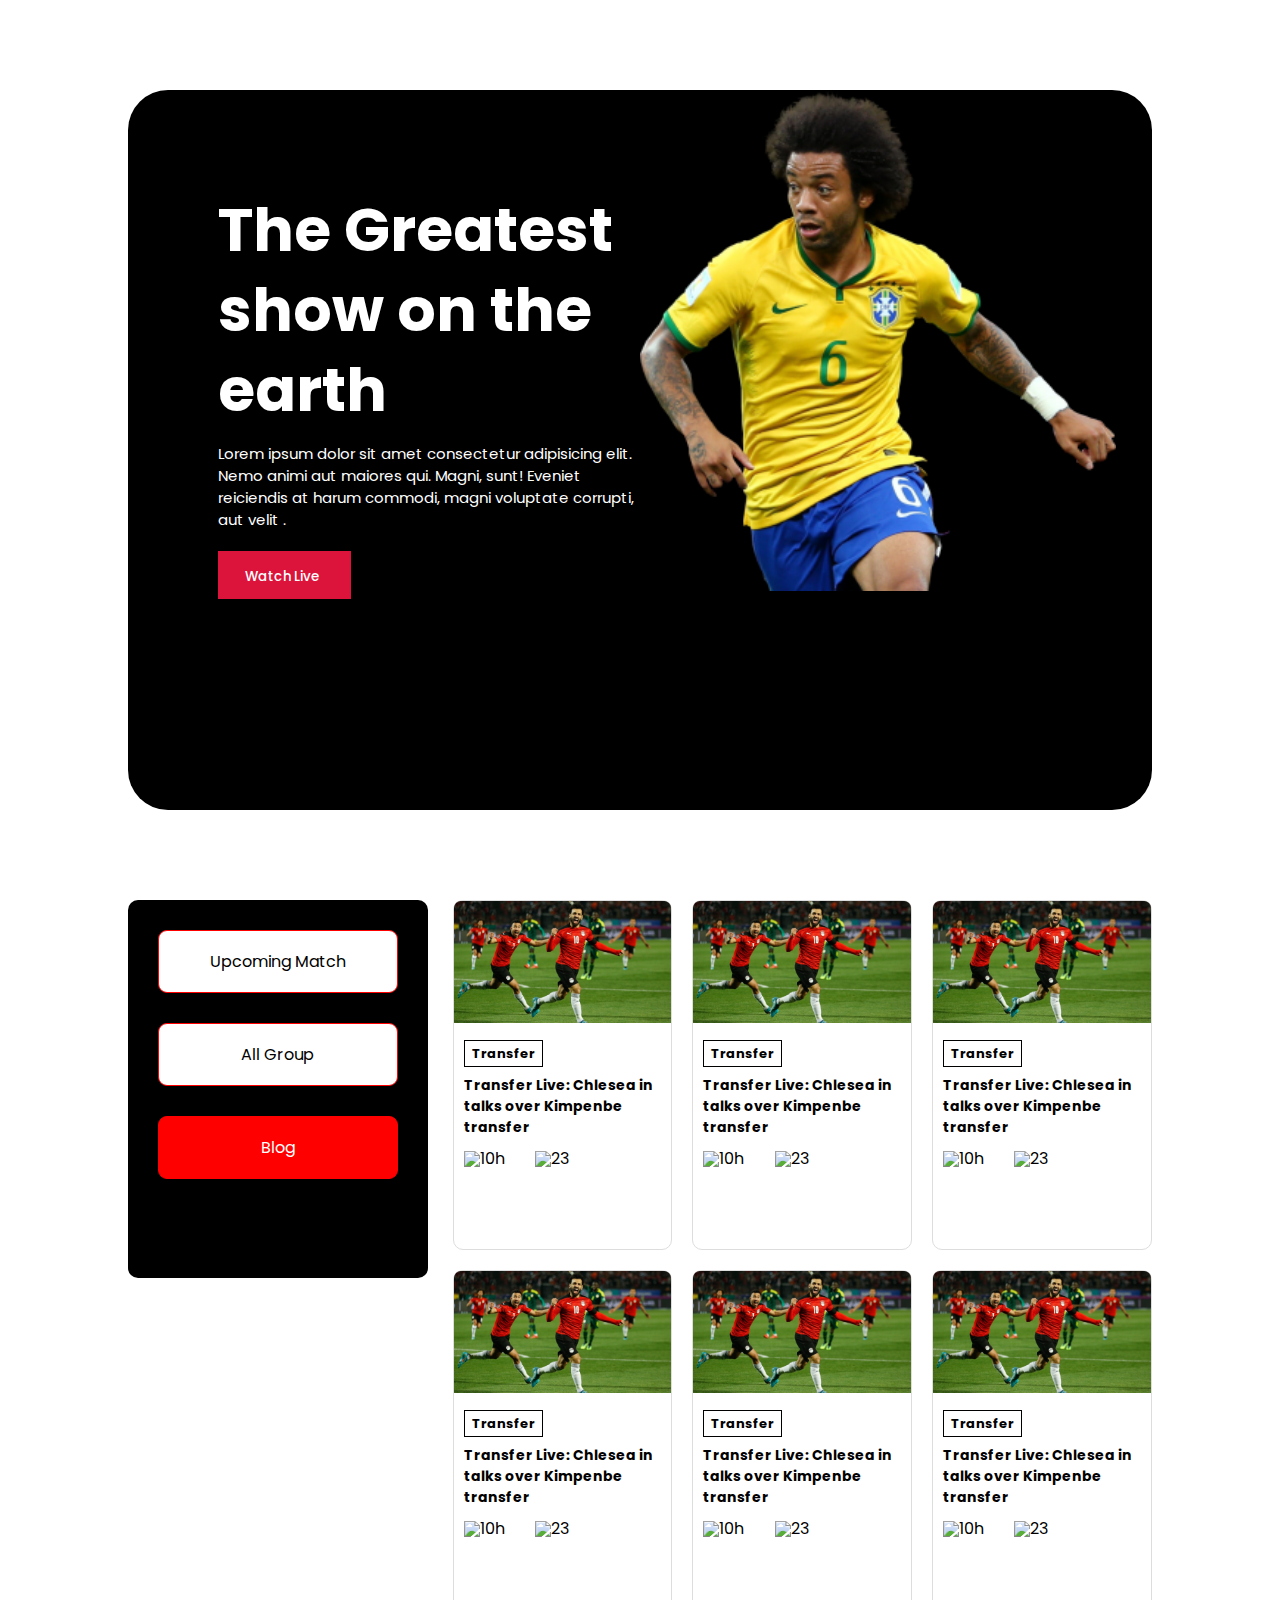
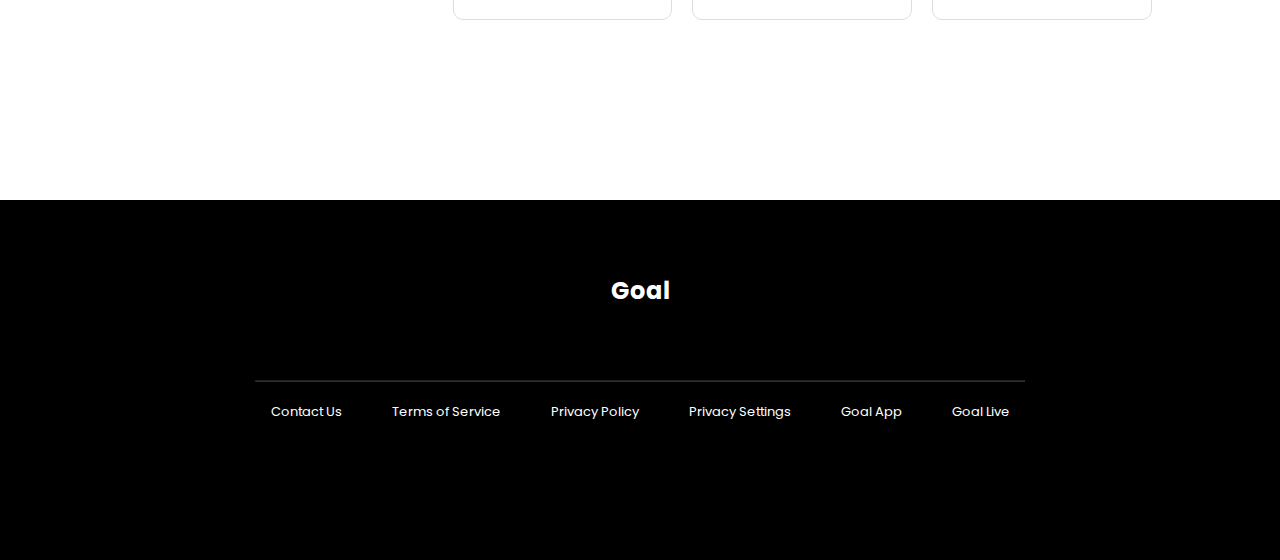
==== index.html @ 3b4238b5 "almost" ====
<!DOCTYPE html>
<html lang="en">
  <head>
    <meta charset="UTF-8" />
    <meta http-equiv="X-UA-Compatible" content="IE=edge" />
    <meta name="viewport" content="width=device-width, initial-scale=1.0" />
    <title>Qater-WorldCup</title>
    <script src="https://kit.fontawesome.com/7909fd8855.js" crossorigin="anonymous"></script>
    <link rel="stylesheet" href="style.css" />
  </head>
  <body>
    <!-- header section -->
    <header>
      <div class="container">
        <div class="header_info">
          <h1><span>The Greatest</span><span> show on the </span> <span>earth</span></h1>
          <!-- <p>
            Contrary to popular belief, is not simply random text.
          </p> -->
          <p class="mobile">Lorem ipsum dolor sit amet consectetur adipisicing elit. Nemo animi aut maiores qui. Magni, sunt! Eveniet reiciendis at harum commodi, magni voluptate corrupti, aut velit .</p>
          <button class="btn">Watch Live <i class="fa-regular fa-greater-than icon"></i></button>
        </div>

        <div class="header_image">
            <img src="images/Banner Image.png" alt="">
        </div>
      </div>
    </header>
    <!-- end header section -->

<section id="blog_section">
    <div class="blog_container">
        <aside class="upcomming_match">
            <a target="_blank" href="upcoming.html">Upcoming Match</a>
            <a href="#">All Group</a>
            <a id="active" href="#">Blog</a>
        </aside>
        <div class="match_wrapper">
            <article class="single_match">
                <div class="match_img">
                    <img src="images/Blog Image.png" alt="">
                </div>
                <div class="match_info">
                    <h4>Transfer</h4>
                    <h2>Transfer Live: Chlesea in talks over Kimpenbe transfer</h2>
                  <div class="match_time">
                       <div class="match_time_1">
                        <img class="mt" src="https://img.icons8.com/material-outlined/18/000000/clock--v1.png"/> <p>10h</p>
                       </div>
                        <div class="match_time_2">
                            <img class="mt" src="https://img.icons8.com/windows/18/000000/edit-message.png"/> <p>23</p>
                        </div>
                    </div>
                </div>
            </article>
            <article class="single_match">
                <div class="match_img">
                    <img src="images/Blog Image.png" alt="">
                </div>
                <div class="match_info">
                    <h4>Transfer</h4>
                    <h2>Transfer Live: Chlesea in talks over Kimpenbe transfer</h2>
                    <div class="match_time">
                        <div class="match_time_1">
                         <img class="mt" src="https://img.icons8.com/material-outlined/18/000000/clock--v1.png"/> <p>10h</p>
                        </div>
                         <div class="match_time_2">
                             <img class="mt" src="https://img.icons8.com/windows/18/000000/edit-message.png"/> <p>23</p>
                         </div>
                     </div>
                </div>
            </article>
            <article class="single_match">
                <div class="match_img">
                    <img src="images/Blog Image.png" alt="">
                </div>
                <div class="match_info">
                    <h4>Transfer</h4>
                    <h2>Transfer Live: Chlesea in talks over Kimpenbe transfer</h2>
                    <div class="match_time">
                        <div class="match_time_1">
                         <img class="mt" src="https://img.icons8.com/material-outlined/18/000000/clock--v1.png"/> <p>10h</p>
                        </div>
                         <div class="match_time_2">
                             <img class="mt" src="https://img.icons8.com/windows/18/000000/edit-message.png"/> <p>23</p>
                         </div>
                     </div>
                </div>
            </article>
            <article class="single_match">
                <div class="match_img">
                    <img src="images/Blog Image.png" alt="">
                </div>
                <div class="match_info">
                    <h4>Transfer</h4>
                    <h2>Transfer Live: Chlesea in talks over Kimpenbe transfer</h2>
                    <div class="match_time">
                        <div class="match_time_1">
                         <img class="mt" src="https://img.icons8.com/material-outlined/18/000000/clock--v1.png"/> <p>10h</p>
                        </div>
                         <div class="match_time_2">
                             <img class="mt" src="https://img.icons8.com/windows/18/000000/edit-message.png"/> <p>23</p>
                         </div>
                     </div>
                </div>
            </article>
            <article class="single_match">
                <div class="match_img">
                    <img src="images/Blog Image.png" alt="">
                </div>
                <div class="match_info">
                    <h4>Transfer</h4>
                    <h2>Transfer Live: Chlesea in talks over Kimpenbe transfer</h2>
                    <div class="match_time">
                        <div class="match_time_1">
                         <img class="mt" src="https://img.icons8.com/material-outlined/18/000000/clock--v1.png"/> <p>10h</p>
                        </div>
                         <div class="match_time_2">
                             <img class="mt" src="https://img.icons8.com/windows/18/000000/edit-message.png"/> <p>23</p>
                         </div>
                     </div>
                </div>
            </article>
            <article class="single_match">
                <div class="match_img">
                    <img src="images/Blog Image.png" alt="">
                </div>
                <div class="match_info">
                    <h4>Transfer</h4>
                    <h2>Transfer Live: Chlesea in talks over Kimpenbe transfer</h2>
                    <div class="match_time">
                       <div class="match_time_1">
                        <img class="mt" src="https://img.icons8.com/material-outlined/18/000000/clock--v1.png"/><p>10h</p>
                       </div>
                        <div class="match_time_2">
                            <img class="mt" src="https://img.icons8.com/windows/18/000000/edit-message.png"/><p>23</p>
                        </div>
                    </div>
                </div>
            </article>
        </div>
    </div>
</section>
<!-- end blog section -->

<!-- footer -->
<footer id="footer">
    <div class="footer_title">
        <h2>Goal</h2>
      
    </div>
    <hr>
    <div class="footer_dec">
        <div class="footer_info">
            <a href="#">Contact Us</a>
            <a href="#">Terms of Service</a>
            <a href="#">Privacy Policy</a>
            <a href="#">Privacy Settings</a>
            <a href="#">Goal App</a>
            <a href="#">Goal Live</a>
        </div>
        <div class="social_icon">
            <i class="fa-brands fa-facebook-square"></i>
            <i class="fa-brands fa-twitter"></i>
            <i class="fa-brands fa-instagram-square"></i>
        </div>
    </div>
</footer>
<!-- footer end -->
  </body>
</html>
---- style.css ----
@import url('https://fonts.googleapis.com/css2?family=Poppins:ital,wght@0,300;0,400;0,500;0,600;1,100;1,200;1,300;1,400;1,500;1,600&family=Roboto:wght@100;400;500;700&family=Satisfy&family=Ubuntu:ital,wght@0,300;0,400;0,500;1,500&display=swap');

*{
    margin: 0px;
    padding: 0px;
    font-family: 'Poppins', sans-serif;
}
/* Global Utilities */
hr {
    width: 60%;
    margin: auto;
    opacity: 0.2;
}


/* header start-------- */
header{
    display: flex;
    justify-content: center;
}

.container{
    display: flex;
    width: 80vw;
    height: 80vh;
    background-color: black;
    margin-top: 10vh;
    border-radius: 40px;
}
.header_info{
    width: 50%;
}
.header_info h1{
    font-size: 60px;
    margin-left: 90px;
    line-height: 80px;
    color: white;
    margin-top: 100px;
}
.header_info p {
    margin-left: 90px;
    margin-top: 13px;
    line-height: 22px;
    font-size: 15px;
    color: white;
}
button.btn {
    margin-left: 90px;
    margin-top: 20px;
    padding: 11px 27px;
    background-color: crimson;
    border: none;
    cursor: pointer;
    color: white;
    font-weight: 500;
}
/* img header part------ */
.header_image{
    width: 50%;
}
.header_image img {
    width: 93%;
}
.icon{
    font-size: 17px;
    margin-left: 5px;
}
/* header end----------- */

/* blog section */
#blog_section{
    display: flex;
    justify-content: center;
}
.blog_container{
    display: flex;
    width: 80vw;
    height: 80vh;
    margin-top: 10vh;

}
/* aside */
.upcomming_match{
    background-color: black;
    width: 30%;
    height: 42vh;
    border-radius: 10px;
}
aside.upcomming_match a {
    text-decoration: none;
    display: block;
    padding: 18px;
    color: black;
    border: 1px solid red;
    margin: 30px;
    border-radius: 9px;
    background-color: white;
    text-align: center;
}
#active{
    background-color: red;
    color: white;
}

/* aside end */

/* article-- */
article.single_match {
    border: 1px solid #ddd;
    border-radius: 10px;
}
.match_wrapper{
    width: 70%;
    display: grid;
    grid-template-columns: repeat(3, 1fr);
    grid-row-gap: 20px;
  grid-column-gap: 20px;
    margin-left: 25px;
}
.match_img img {
    width: 100%;
    margin-bottom: 10px;
}
.match_info {
    border-top: none;
    padding: 0px 10px 10px 10px;
}
.match_info h2 {
    font-size: 14px;
    margin-top: 10px;
    margin-bottom: 8px;
}
.match_info h4 {
    font-size: 13px;
    padding: 3px 7px;
    border: 1px solid;
    display: inline;
}
.match_time {
    display: flex;
    width: 72%;
    justify-content: space-between;
}
.match_time_1 {
    width: 50%;
    display: flex;
    align-items: center;
}
.match_time_2 {
    width: 50%;
    display: flex;
    align-items: center;
}
/* article--end -----------------*/

/* footer */
#footer{
    margin-top: 20vh;
    height: 40vh;
    background-color: black;
}

.footer_title {
    height: 50%;
    display: flex;
    justify-content: center;
    align-items: center;
}
.footer_title h2{
    color: white;
}
.footer_info{
    display: flex;
    justify-content: center;
    align-items: center;
    margin-top: 20px;
}
.footer_info a {
    text-decoration: none;
    color: white;
    font-size: 13px;
    padding: 0px 25px;
}
.social_icon {
    display: flex;
    justify-content: center;
    align-items: center;
}
.social_icon i {
    color: white;
    padding: 18px 8px;
}




/* Media Quaries------------------------- */

/* small device---- */
/* @media screen and (max-width: 520px) {
    .header_info h1{
        font-size: 12px;
    }
    .container{
        background-color: aquamarine;
    }
    
} */

@media screen and (max-width:520px) {
    .container{
        
        flex-direction: column;
        overflow: hidden;
        height: 100vh;
    }
    .header_info{
        width: 100%;
        height: 50%;
        display: flex;
        flex-direction: column;
        justify-content: center;
        align-items: center;
    }
    .header_info h1 {
        font-size: 50px;
        line-height: 40px;
        margin: 0px;
        margin-top: 20px;

        width: 62%;
        text-align: center;
    }
   
    .header_info p{
        font-size: 27px;
        width: 73%;
        margin-top: 23px;
        line-height: 30px;
    }
    button.btn{
        width: 62%;
        margin-left: 0px;
    }
    .header_image{
        width: 100%;
        display: flex;
        justify-content: center;
    }
    .header_image img{
        width: 100%;
    }
    .blog_container{
        flex-direction: column;
    }
    .upcomming_match{
        background-color: white;
    }
    .upcomming_match a{
        width: 255%;
        margin:0px !important;
        margin-bottom: 30px !important;
    }
    .match_wrapper{
        display: grid;
        grid-template-columns: repeat(1, 1fr);
        justify-content: center;
    }
    footer#footer {
        margin-top: 1530px;
        height: 46vh;
    }
    .footer_title{
        height: 12vh;
    }
    .footer_info{
        flex-direction: column;
        margin-bottom: 10px;
       
    }
    .footer_info a{
        padding: 2px 0px;
    }
    /*  */
   
    .header_info .mobile{
        display: none;
    } 
}

/* small device---- */
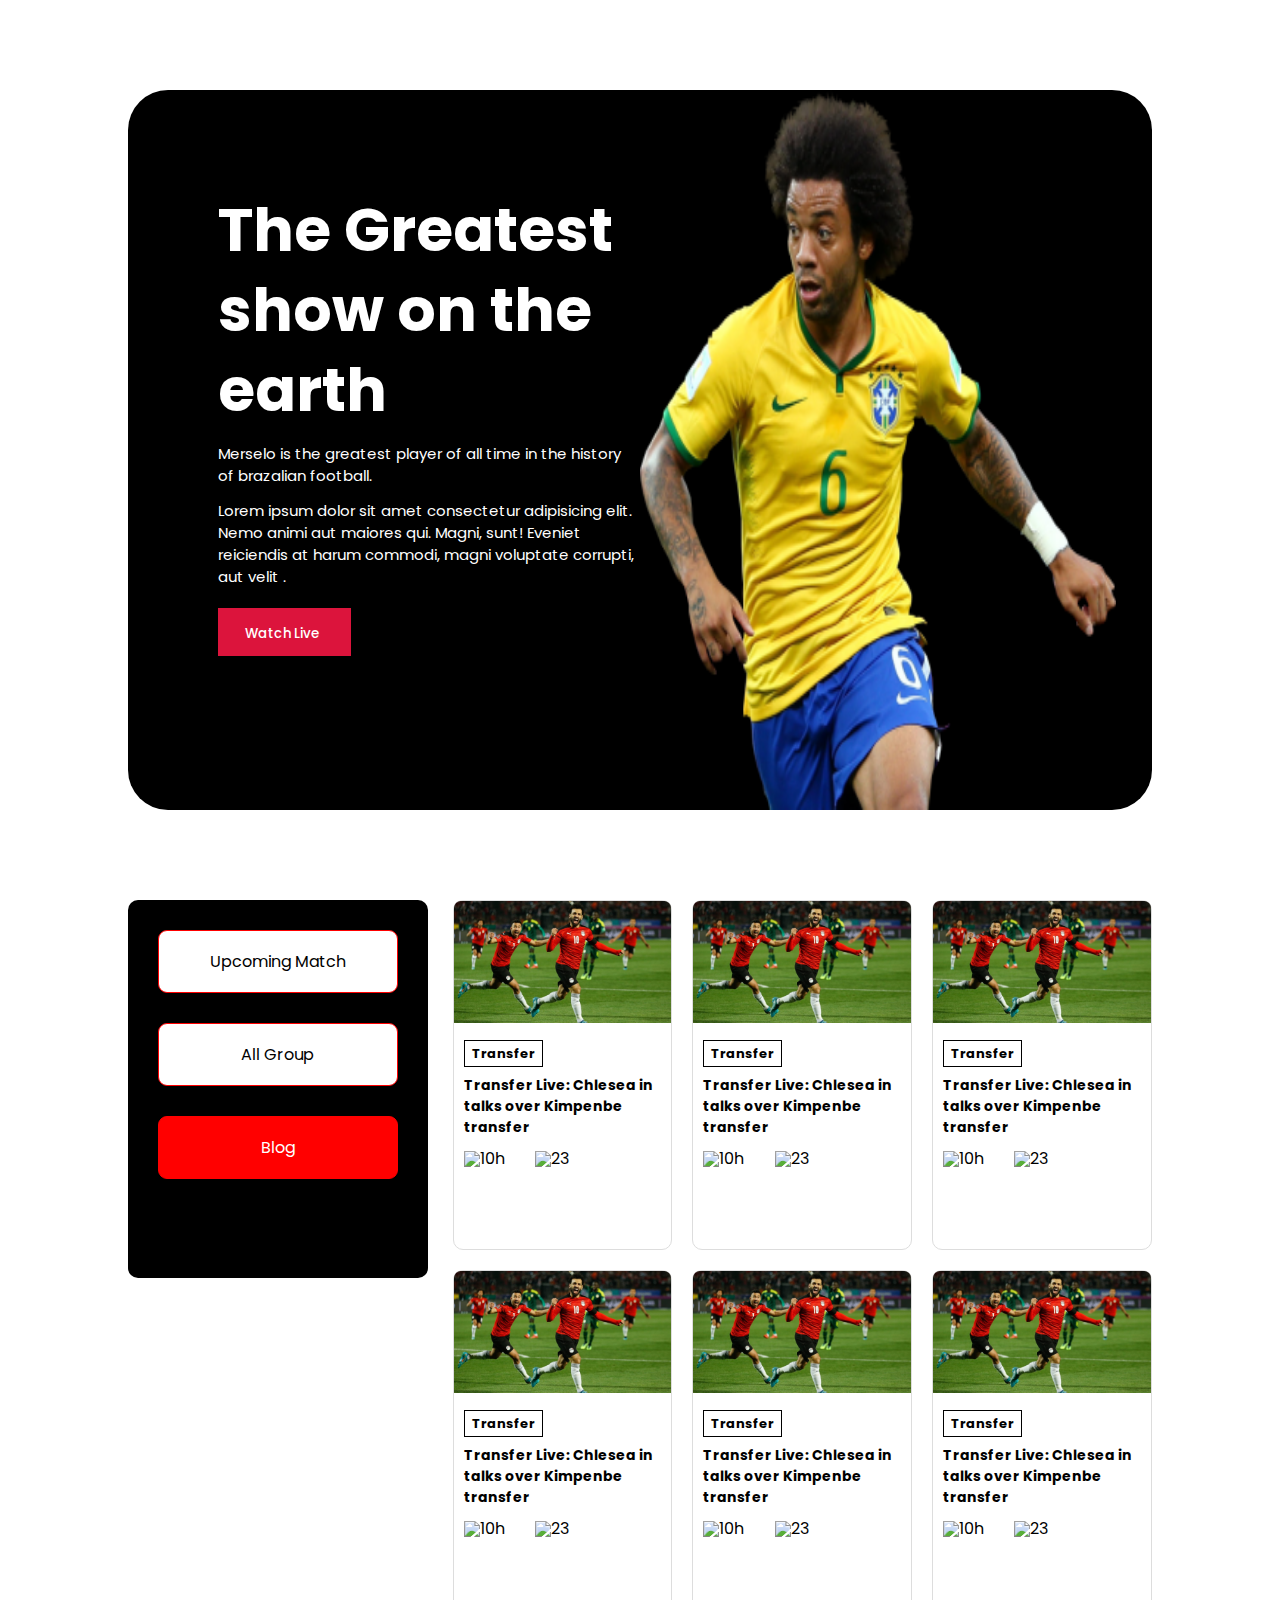
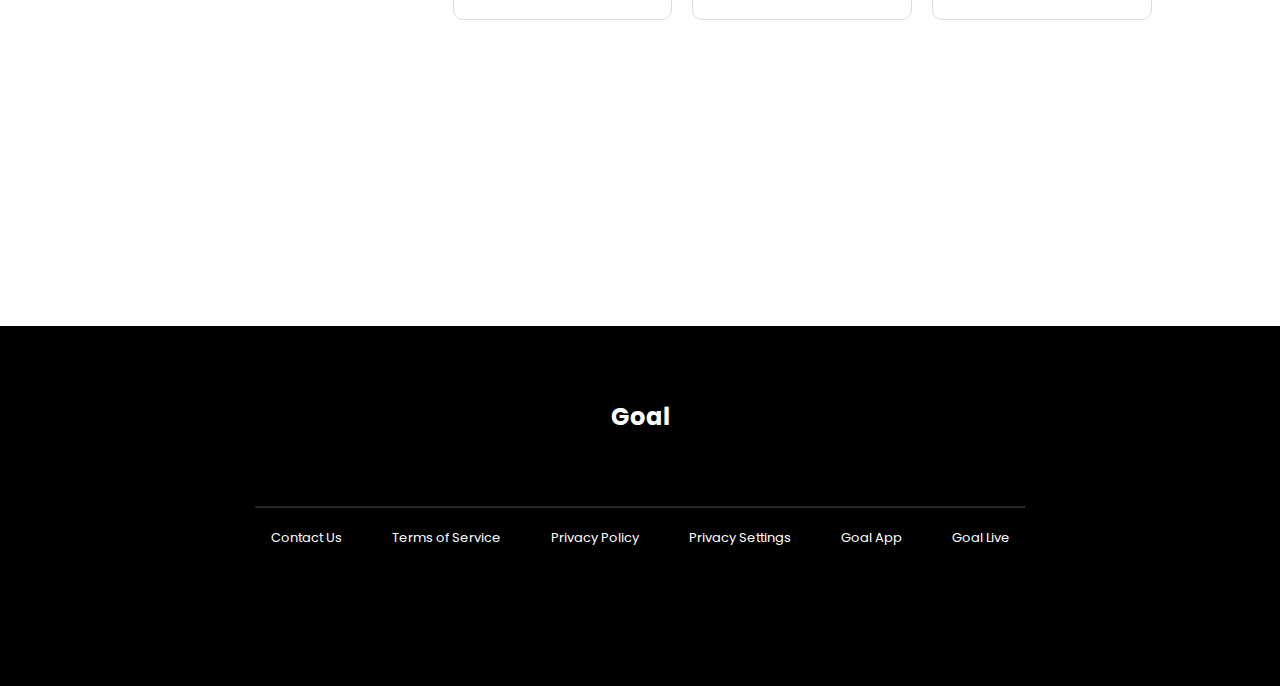
==== commit 35a194dc: "Responsive done" ====
--- a/index.html
+++ b/index.html
@@ -14,9 +14,7 @@
       <div class="container">
         <div class="header_info">
           <h1><span>The Greatest</span><span> show on the </span> <span>earth</span></h1>
-          <!-- <p>
-            Contrary to popular belief, is not simply random text.
-          </p> -->
+          <p>Merselo is the greatest player of all time in the history of brazalian football.</p>
           <p class="mobile">Lorem ipsum dolor sit amet consectetur adipisicing elit. Nemo animi aut maiores qui. Magni, sunt! Eveniet reiciendis at harum commodi, magni voluptate corrupti, aut velit .</p>
           <button class="btn">Watch Live <i class="fa-regular fa-greater-than icon"></i></button>
         </div>
@@ -35,6 +33,7 @@
             <a href="#">All Group</a>
             <a id="active" href="#">Blog</a>
         </aside>
+      
         <div class="match_wrapper">
             <article class="single_match">
                 <div class="match_img">
@@ -138,8 +137,12 @@
                     </div>
                 </div>
             </article>
+            <div class="button_special">
+                <button class="btn1">View All</button>
+            </div>
         </div>
-    </div>
+        </div>
+      
 </section>
 <!-- end blog section -->
 
--- a/style.css
+++ b/style.css
@@ -43,6 +43,13 @@
     line-height: 22px;
     font-size: 15px;
     color: white;
+}
+.button_special {
+    width: 201%;
+    display: flex;
+    justify-content: center;
+    align-items: center;
+    display: none;
 }
 button.btn {
     margin-left: 90px;
@@ -57,6 +64,7 @@
 /* img header part------ */
 .header_image{
     width: 50%;
+    display: flex;
 }
 .header_image img {
     width: 93%;
@@ -97,6 +105,15 @@
     background-color: white;
     text-align: center;
 }
+button.btn1 {
+    background-color: crimson;
+    border: none;
+    color: white;
+    width: 90px;
+    padding: 10px;
+    margin: auto;
+  
+}
 #active{
     background-color: red;
     color: white;
@@ -104,7 +121,7 @@
 
 /* aside end */
 
-/* article-- */
+/* article-- end */
 article.single_match {
     border: 1px solid #ddd;
     border-radius: 10px;
@@ -114,8 +131,9 @@
     display: grid;
     grid-template-columns: repeat(3, 1fr);
     grid-row-gap: 20px;
-  grid-column-gap: 20px;
+    grid-column-gap: 20px;
     margin-left: 25px;
+    position: relative;
 }
 .match_img img {
     width: 100%;
@@ -155,7 +173,7 @@
 
 /* footer */
 #footer{
-    margin-top: 20vh;
+    margin-top: 34vh;
     height: 40vh;
     background-color: black;
 }
@@ -207,12 +225,12 @@
     
 } */
 
-@media screen and (max-width:520px) {
+@media screen and (max-width:600px) {
     .container{
         
         flex-direction: column;
         overflow: hidden;
-        height: 100vh;
+        height: 120vh;
     }
     .header_info{
         width: 100%;
@@ -231,12 +249,14 @@
         width: 62%;
         text-align: center;
     }
-   
+   .mobile{
+    display: none;
+   }
     .header_info p{
-        font-size: 27px;
-        width: 73%;
-        margin-top: 23px;
-        line-height: 30px;
+        font-size: 24px;
+        width: 115%;
+        margin-top: 25px;
+        line-height: 33px;
     }
     button.btn{
         width: 62%;
@@ -244,6 +264,7 @@
     }
     .header_image{
         width: 100%;
+        height: 100%;
         display: flex;
         justify-content: center;
     }
@@ -283,9 +304,67 @@
     }
     /*  */
    
+   
+}
+
+/* small device---- */
+
+/* tablet  */
+@media screen and (min-width:601px) and (max-width:992px) {
+    .container{
+        background-color: aquamarine;
+        height: 50vh;
+    }
+    .header_image{
+        display: flex;
+    }
+    .header_info {
+        width: 40%;
+        height: 400px !important;
+    }
+    .header_info h1{
+        font-size: 3.5rem;
+        margin: 10px;
+    }
+    .header_info p{
+        display: none;
+    }
+    button.btn{
+        margin: 10px;
+    }
+    .blog_container{
+        display: block;
+        /* flex-direction: column; */
+    }
+.upcomming_match{
+    background-color: white;
+    display: flex;
+    height: 11vh; 
+    
+}
+
+aside.upcomming_match a {
+    padding: 0px 30px;
+}
+.upcomming_match a{
+    width: 100px;
+}
+.match_wrapper{
+    display: grid;
+    grid-template-columns: repeat(2, 1fr);
+    width: 100%;
+}
+.button_special{
+    display: inherit;
+}
+
+
+
+
     .header_info .mobile{
         display: none;
     } 
 }
 
-/* small device---- */+/* tablet end */
+
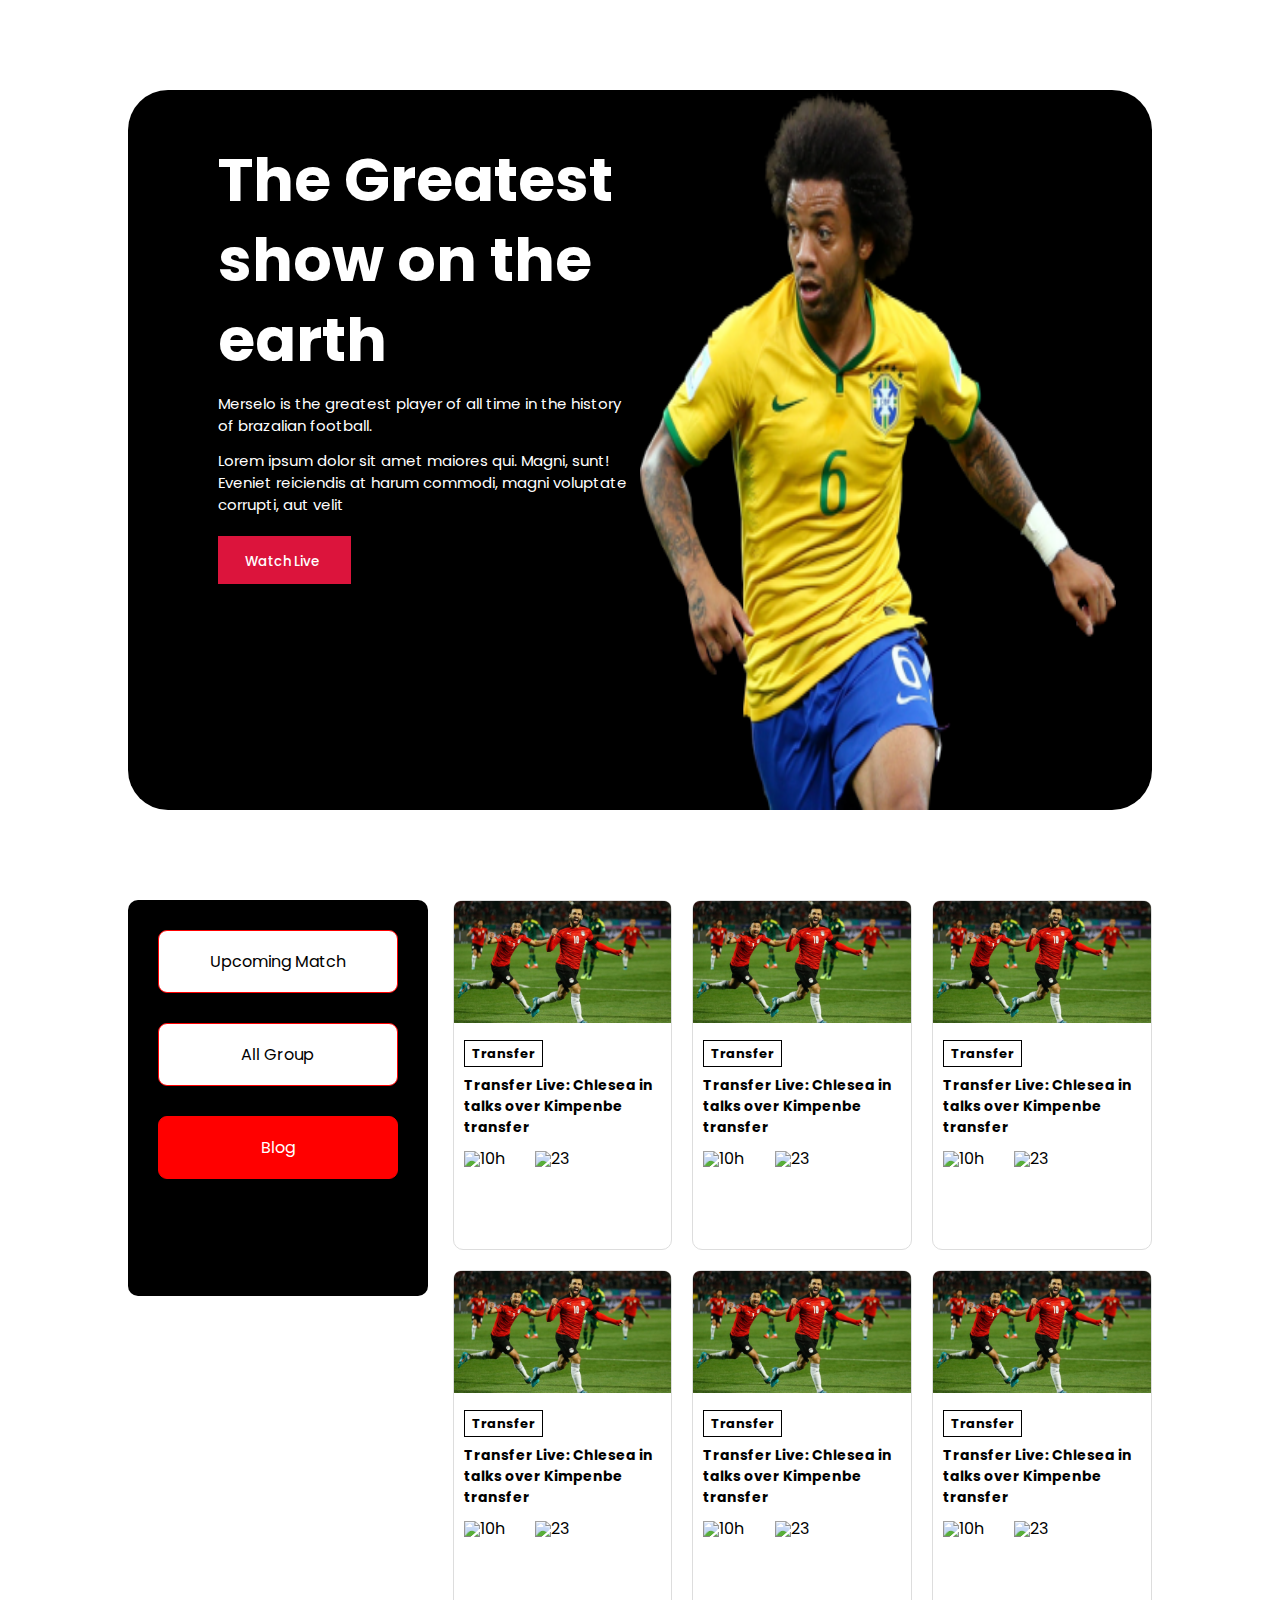
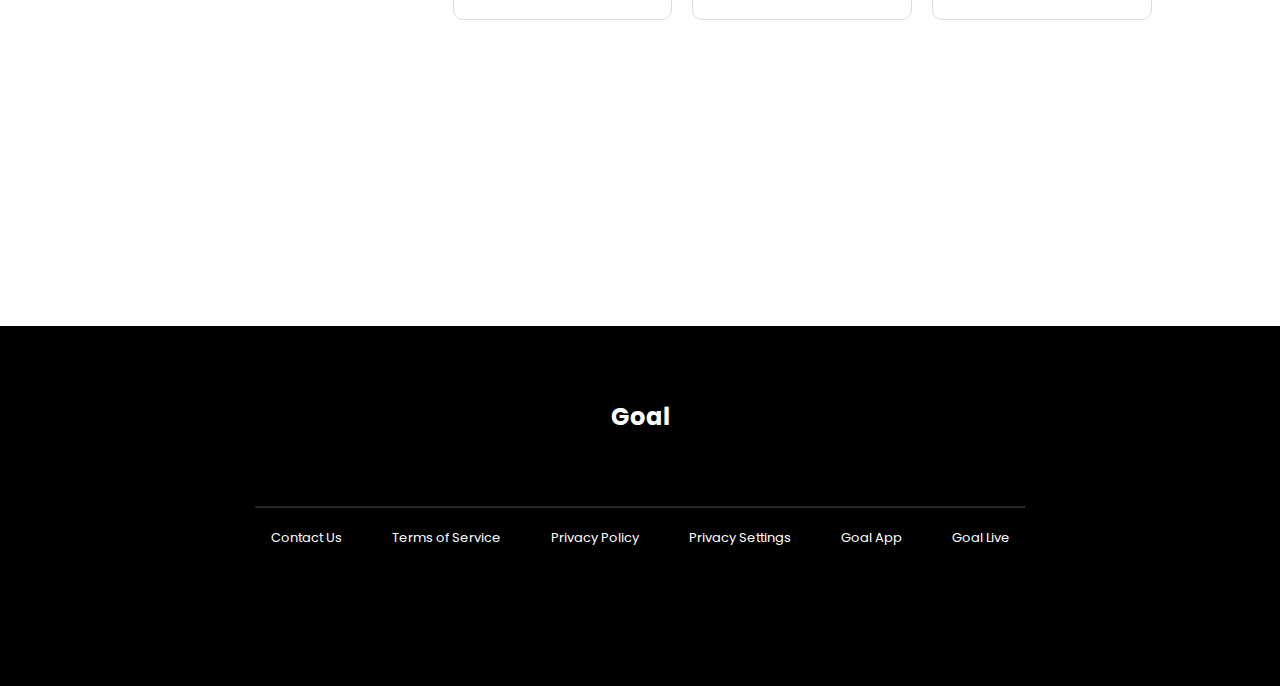
==== commit 1368b920: "done" ====
--- a/index.html
+++ b/index.html
@@ -15,7 +15,7 @@
         <div class="header_info">
           <h1><span>The Greatest</span><span> show on the </span> <span>earth</span></h1>
           <p>Merselo is the greatest player of all time in the history of brazalian football.</p>
-          <p class="mobile">Lorem ipsum dolor sit amet consectetur adipisicing elit. Nemo animi aut maiores qui. Magni, sunt! Eveniet reiciendis at harum commodi, magni voluptate corrupti, aut velit .</p>
+          <p class="mobile">Lorem ipsum dolor sit amet maiores qui. Magni, sunt! Eveniet reiciendis at harum commodi, magni voluptate corrupti, aut velit</p>
           <button class="btn">Watch Live <i class="fa-regular fa-greater-than icon"></i></button>
         </div>
 
--- a/style.css
+++ b/style.css
@@ -35,7 +35,7 @@
     margin-left: 90px;
     line-height: 80px;
     color: white;
-    margin-top: 100px;
+    margin-top: 50px;
 }
 .header_info p {
     margin-left: 90px;
@@ -91,7 +91,7 @@
 .upcomming_match{
     background-color: black;
     width: 30%;
-    height: 42vh;
+    height: 44vh;
     border-radius: 10px;
 }
 aside.upcomming_match a {
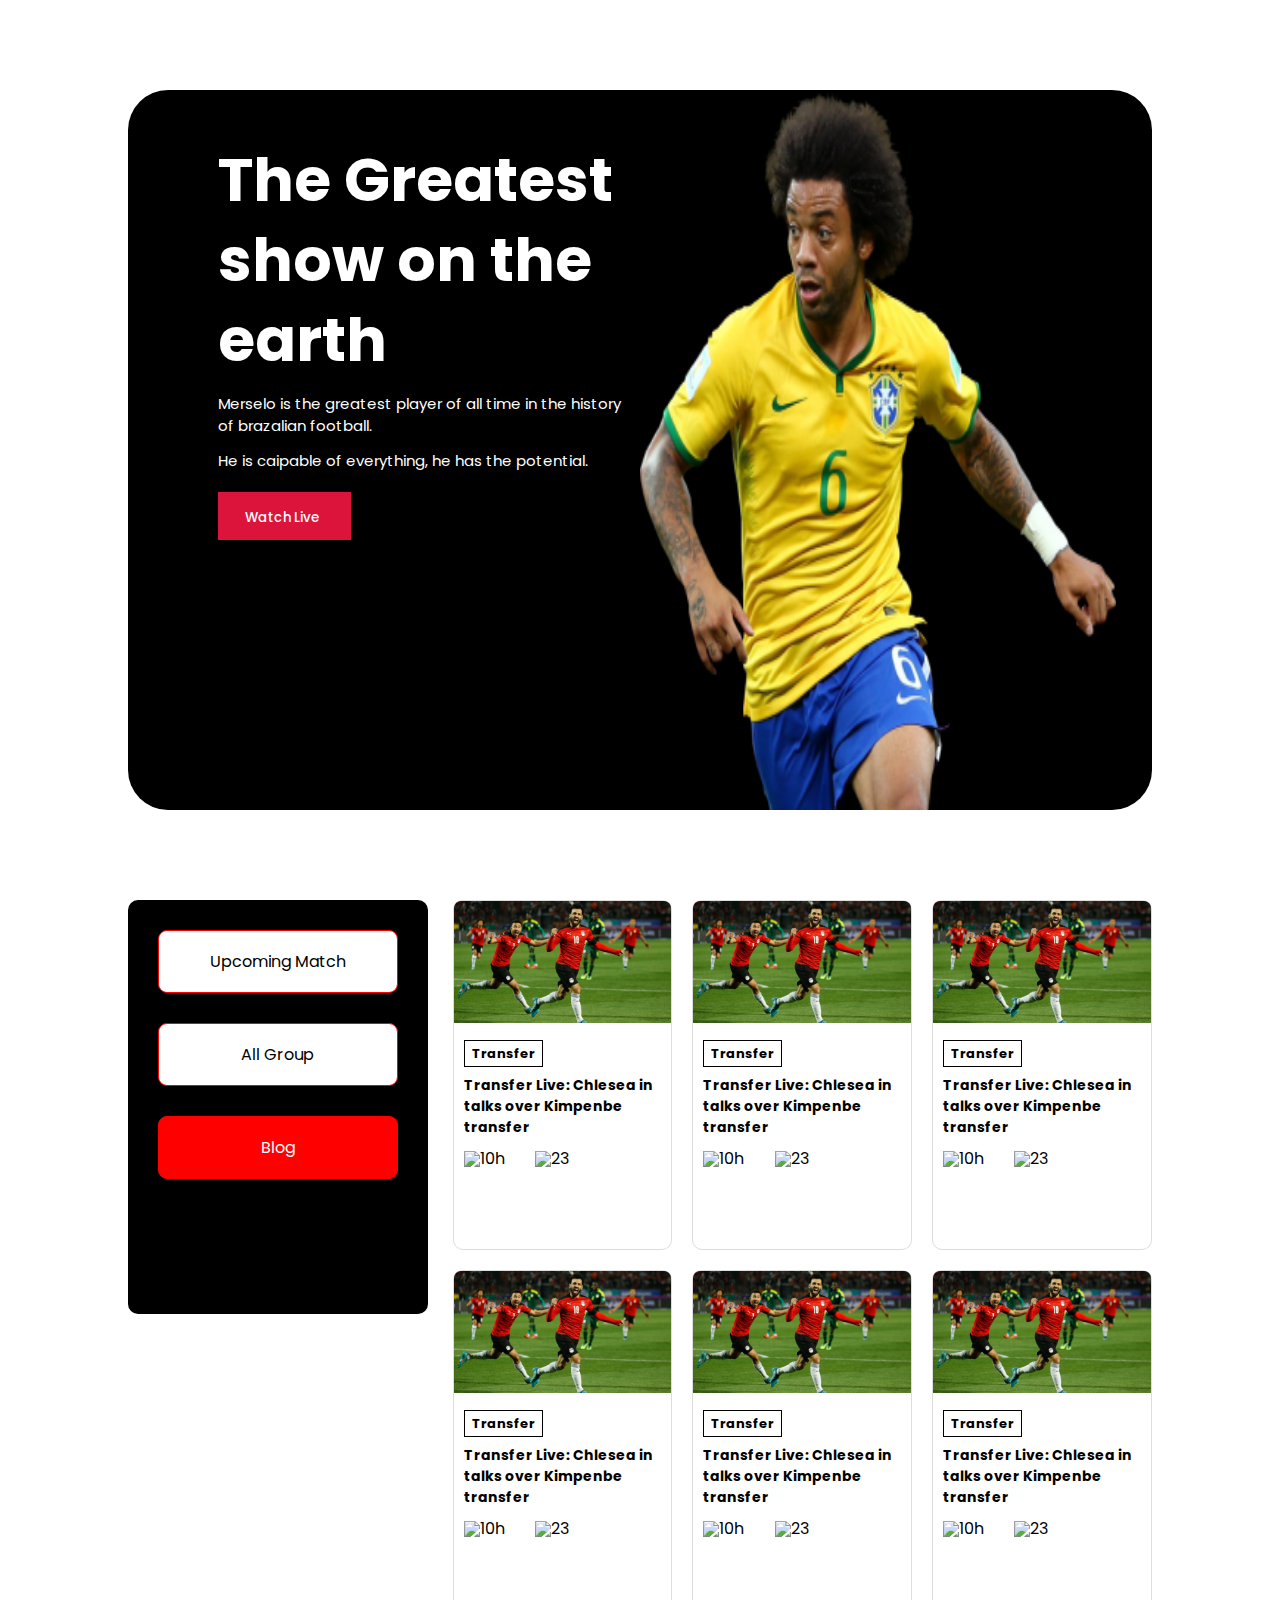
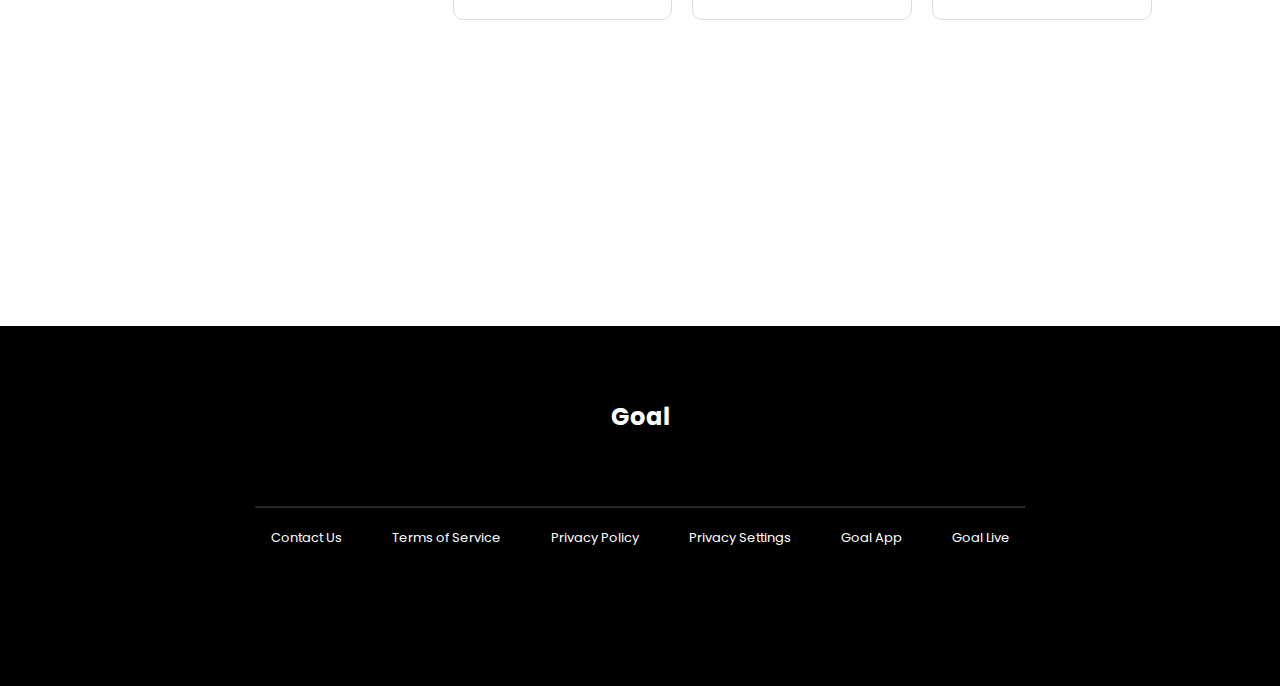
==== commit 7609dd5f: "dd" ====
--- a/index.html
+++ b/index.html
@@ -15,7 +15,7 @@
         <div class="header_info">
           <h1><span>The Greatest</span><span> show on the </span> <span>earth</span></h1>
           <p>Merselo is the greatest player of all time in the history of brazalian football.</p>
-          <p class="mobile">Lorem ipsum dolor sit amet maiores qui. Magni, sunt! Eveniet reiciendis at harum commodi, magni voluptate corrupti, aut velit</p>
+          <p class="mobile">He is caipable of everything, he has the potential.</p>
           <button class="btn">Watch Live <i class="fa-regular fa-greater-than icon"></i></button>
         </div>
 
@@ -163,9 +163,12 @@
             <a href="#">Goal Live</a>
         </div>
         <div class="social_icon">
-            <i class="fa-brands fa-facebook-square"></i>
-            <i class="fa-brands fa-twitter"></i>
-            <i class="fa-brands fa-instagram-square"></i>
+            <a target="_blank" href="https://web.facebook.com/">  <i class="fa-brands fa-facebook-square"></i></a>
+            <a target="_blank" href="https://twitter.com/"><i class="fa-brands fa-twitter"></i></a>
+            <a target="_blank" href="https://www.instagram.com/"><i class="fa-brands fa-instagram-square"></i></a>
+          
+            
+            
         </div>
     </div>
 </footer>
--- a/style.css
+++ b/style.css
@@ -91,7 +91,7 @@
 .upcomming_match{
     background-color: black;
     width: 30%;
-    height: 44vh;
+    height: 46vh;
     border-radius: 10px;
 }
 aside.upcomming_match a {
